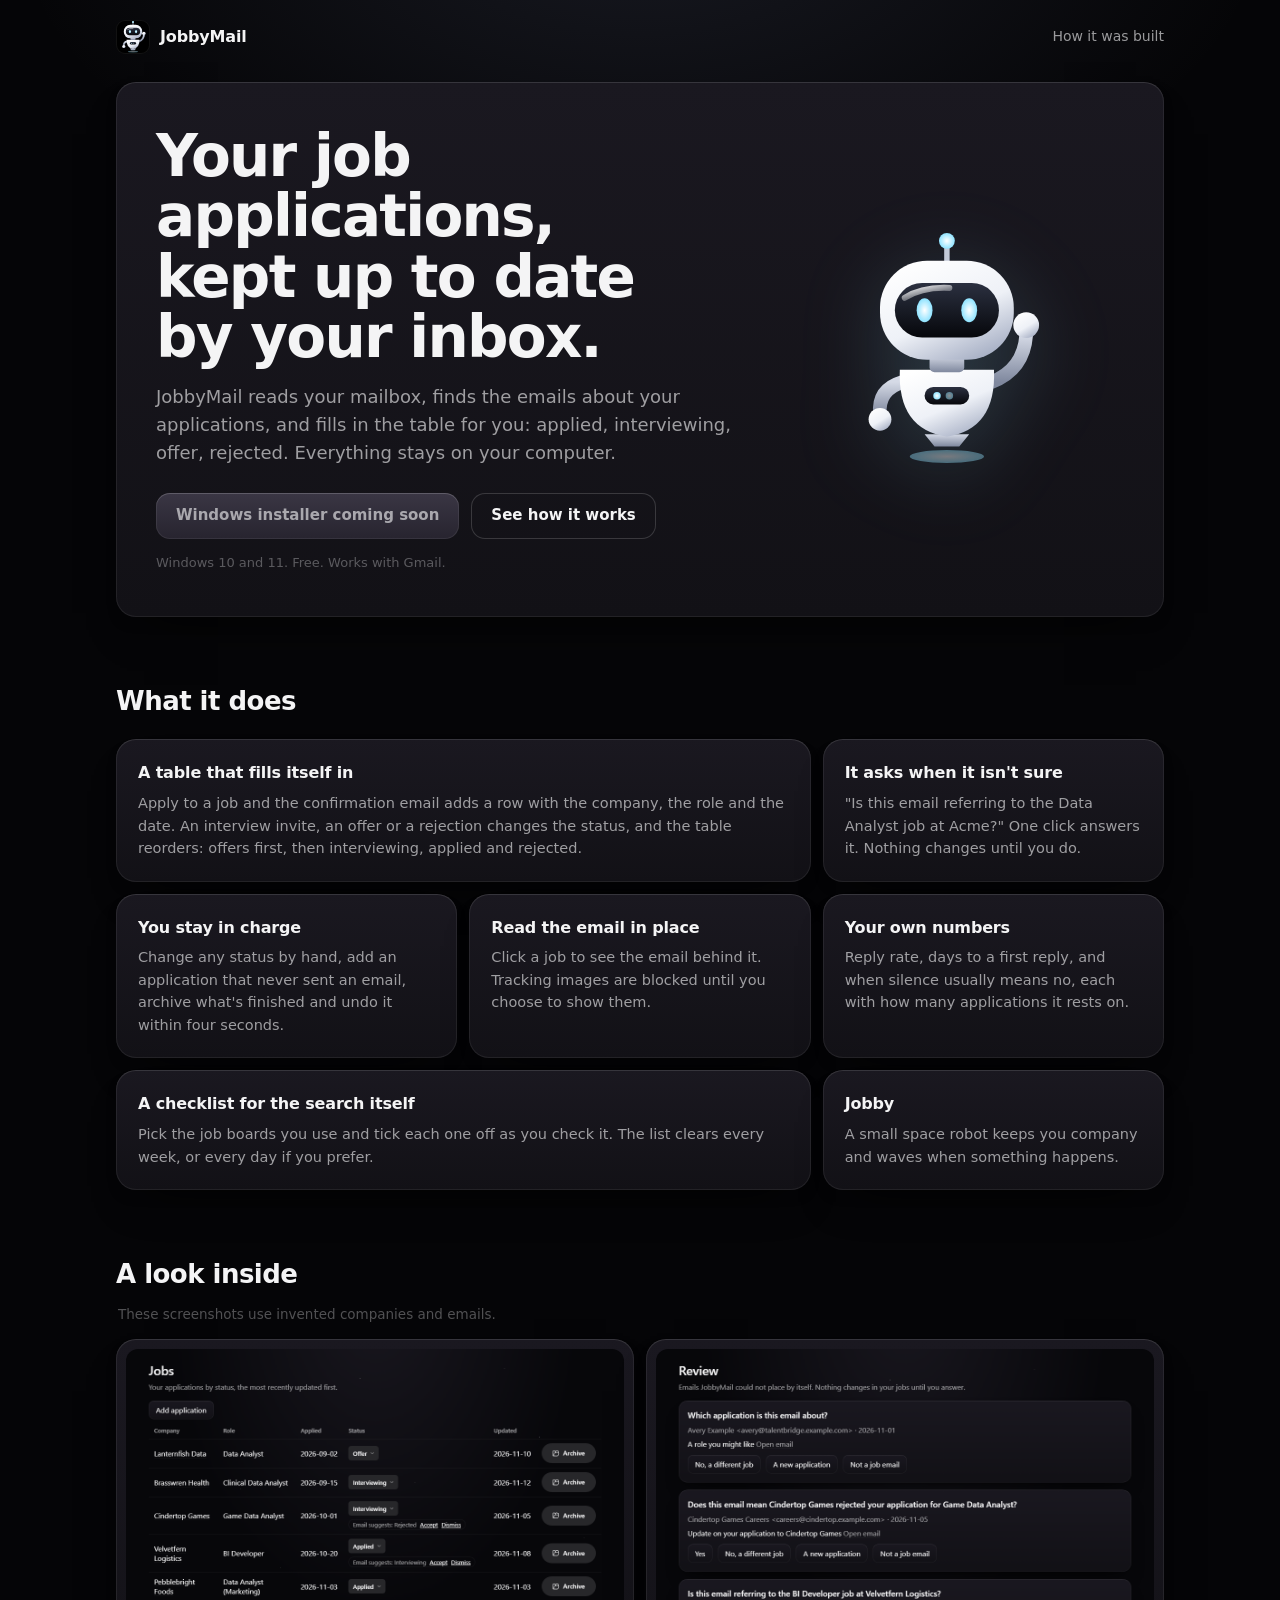
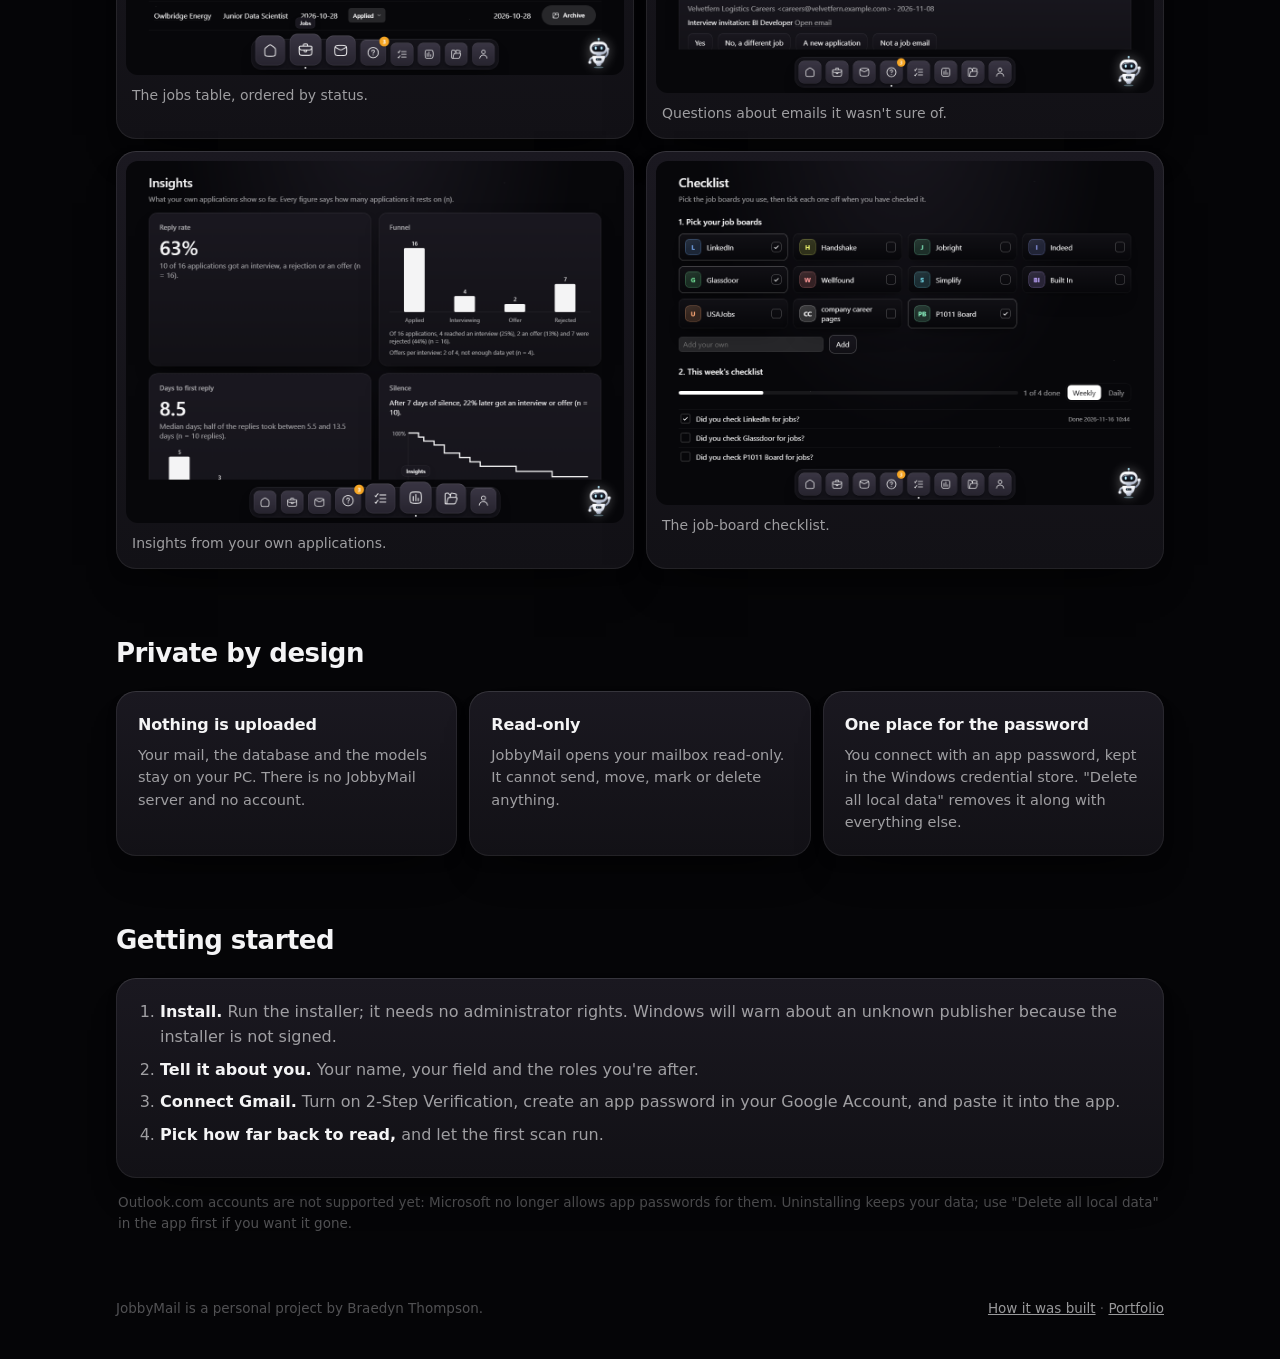
==== static/jobbymail/index.html @ a40f9206 "Add the JobbyMail project page and its download page, both unlinked for now" ====
<!doctype html>
<html lang="en">
<head>
<meta charset="utf-8">
<meta name="viewport" content="width=device-width, initial-scale=1">
<!-- Unlinked until the app is finished: remove this line when the page goes public. -->
<meta name="robots" content="noindex">
<title>JobbyMail</title>
<meta name="description" content="A Windows app that reads your mailbox and keeps your job applications up to date by itself. Everything stays on your computer.">
<style>
:root{
  --bg:#050507; --surface:linear-gradient(180deg,#1a1820 0%,#121116 100%);
  --edge:rgba(255,255,255,.07); --highlight:rgba(255,255,255,.06);
  --ink:#f4f4f5; --muted:rgba(244,244,245,.62); --faint:rgba(244,244,245,.32);
  --shadow:0 24px 48px -28px rgba(0,0,0,.85),0 8px 18px -12px rgba(0,0,0,.6);
  --r:20px;
}
*{box-sizing:border-box}
html{color-scheme:dark}
body{margin:0;background:var(--bg);color:var(--ink);
  font:16px/1.55 system-ui,-apple-system,"Segoe UI",Roboto,sans-serif;-webkit-font-smoothing:antialiased;
  background-image:
    radial-gradient(1px 1px at 12% 18%,rgba(255,255,255,.55) 50%,transparent 51%),
    radial-gradient(1px 1px at 78% 9%,rgba(255,255,255,.4) 50%,transparent 51%),
    radial-gradient(1px 1px at 34% 62%,rgba(255,255,255,.35) 50%,transparent 51%),
    radial-gradient(1px 1px at 91% 47%,rgba(255,255,255,.5) 50%,transparent 51%),
    radial-gradient(1px 1px at 58% 83%,rgba(255,255,255,.3) 50%,transparent 51%),
    radial-gradient(1px 1px at 6% 91%,rgba(255,255,255,.4) 50%,transparent 51%),
    radial-gradient(900px 500px at 50% -10%,rgba(120,130,170,.16),transparent 70%);
  background-attachment:fixed}
a{color:inherit}
.wrap{max-width:1080px;margin:0 auto;padding:0 16px}
header.top{display:flex;align-items:center;justify-content:space-between;padding:20px 0}
.brand{display:flex;align-items:center;gap:10px;font-weight:650;letter-spacing:-.01em;text-decoration:none}
.brand svg{width:34px;height:34px;border-radius:9px;background:#000;box-shadow:inset 0 0 0 1px var(--edge)}
.top a.quiet{color:var(--muted);text-decoration:none;font-size:14px}
.top a.quiet:hover{color:var(--ink)}

.card{position:relative;border-radius:var(--r);background:var(--surface);
  box-shadow:var(--shadow),inset 0 0 0 1px var(--edge),inset 0 1px 0 var(--highlight)}

.hero{display:grid;grid-template-columns:1.25fr .75fr;gap:24px;align-items:center;padding:44px 40px;margin-top:8px;overflow:hidden}
.hero h1{font-size:clamp(34px,5.4vw,58px);line-height:1.04;letter-spacing:-.03em;margin:0 0 16px;text-wrap:balance}
.hero p.lede{font-size:18px;color:var(--muted);margin:0 0 26px;max-width:36em}
.cta{display:flex;flex-wrap:wrap;gap:12px;align-items:center}
.btn{display:inline-flex;align-items:center;gap:8px;height:46px;padding:0 20px;border-radius:14px;font-weight:600;
  font-size:15px;text-decoration:none;border:0;cursor:pointer}
.btn.primary{background:#f4f4f5;color:#121016;box-shadow:0 6px 18px -8px rgba(255,255,255,.35)}
.btn.primary[aria-disabled="true"]{background:linear-gradient(180deg,#3a3644,#27242f);color:var(--muted);cursor:default;
  box-shadow:inset 0 0 0 1px var(--edge),inset 0 1px 0 rgba(255,255,255,.12)}
.btn.ghost{color:var(--ink);box-shadow:inset 0 0 0 1px rgba(255,255,255,.16)}
.btn.ghost:hover{background:rgba(255,255,255,.05)}
.btn:focus-visible{outline:2px solid #f4f4f5;outline-offset:3px}
.fine{margin:14px 0 0;font-size:13px;color:var(--faint)}
.mascot{display:flex;justify-content:center}
.mascot svg{width:min(260px,70%);height:auto;filter:drop-shadow(0 18px 40px rgba(143,227,255,.18))}
.wave{transform-origin:68px 63px;animation:wave 2.6s ease-in-out infinite}
@keyframes wave{0%,60%,100%{transform:rotate(0)}70%{transform:rotate(-16deg)}80%{transform:rotate(8deg)}90%{transform:rotate(-10deg)}}
@media (prefers-reduced-motion:reduce){.wave{animation:none}}

h2{font-size:26px;letter-spacing:-.02em;margin:64px 0 18px}
.grid{display:grid;gap:12px;grid-template-columns:repeat(3,minmax(0,1fr))}
.tile{padding:22px}
.tile h3{margin:0 0 6px;font-size:16px;letter-spacing:-.01em}
.tile p{margin:0;color:var(--muted);font-size:14.5px}
.tile.wide{grid-column:span 2}

.shots{display:grid;gap:12px;grid-template-columns:repeat(2,minmax(0,1fr))}
figure{margin:0;padding:10px}
figure img{display:block;width:100%;height:auto;border-radius:12px}
figcaption{padding:10px 6px 4px;color:var(--muted);font-size:14px}

ol.steps{margin:0;padding:22px 22px 22px 44px;color:var(--muted)}
ol.steps li{margin:0 0 8px}
ol.steps li strong{color:var(--ink);font-weight:600}
.note{color:var(--faint);font-size:13.5px;margin:14px 2px 0}
footer{margin:64px 0 40px;color:var(--faint);font-size:13.5px;display:flex;flex-wrap:wrap;gap:8px 20px;justify-content:space-between}
footer a{color:var(--muted)}

@media (max-width:820px){
  .hero{grid-template-columns:1fr;padding:32px 22px;text-align:left}
  .mascot{order:-1;justify-content:flex-start}
  .mascot svg{width:140px}
  .grid{grid-template-columns:1fr}
  .tile.wide{grid-column:auto}
  .shots{grid-template-columns:1fr}
}
</style>
</head>
<body>
<div class="wrap">

<header class="top">
  <a class="brand" href="./" aria-label="JobbyMail">
    <svg viewBox="0 0 100 100" aria-hidden="true"><use href="#jobby"/></svg>
    JobbyMail
  </a>
  <a class="quiet" href="../projects/jobbymail/">How it was built</a>
</header>

<main>
<section class="card hero">
  <div>
    <h1>Your job applications, kept up to date by your inbox.</h1>
    <p class="lede">JobbyMail reads your mailbox, finds the emails about your applications, and fills in the table
    for you: applied, interviewing, offer, rejected. Everything stays on your computer.</p>
    <div class="cta">
      <!-- When the installer is published, replace this element with:
           <a class="btn primary" href="JobbyMail_0.1.0_x64-setup.exe" download>Download for Windows</a> -->
      <span class="btn primary" role="link" aria-disabled="true">Windows installer coming soon</span>
      <a class="btn ghost" href="#how">See how it works</a>
    </div>
    <p class="fine">Windows 10 and 11. Free. Works with Gmail.</p>
  </div>
  <div class="mascot">
    <svg viewBox="0 0 100 100" role="img" aria-label="Jobby, the JobbyMail mascot, waving" stroke-linecap="round" stroke-linejoin="round">
      <defs>
        <linearGradient id="jb" x1="0.2" y1="0" x2="0.8" y2="1"><stop offset="0" stop-color="#ffffff"/><stop offset="0.55" stop-color="#eef1f7"/><stop offset="1" stop-color="#a3acc2"/></linearGradient>
        <linearGradient id="js" x1="0" y1="0" x2="0" y2="1"><stop offset="0" stop-color="#d5dae6"/><stop offset="1" stop-color="#7f889e"/></linearGradient>
        <linearGradient id="jv" x1="0" y1="0" x2="0" y2="1"><stop offset="0" stop-color="#2b3040"/><stop offset="1" stop-color="#06070b"/></linearGradient>
        <radialGradient id="je"><stop offset="0" stop-color="#ffffff"/><stop offset="1" stop-color="#8fe3ff"/></radialGradient>
        <linearGradient id="jg" x1="0" y1="0" x2="1" y2="1"><stop offset="0" stop-color="#ffffff" stop-opacity="0.95"/><stop offset="1" stop-color="#ffffff" stop-opacity="0"/></linearGradient>
        <g id="jobby">
          <ellipse cx="50" cy="93" rx="15" ry="2.6" fill="url(#je)" opacity="0.4"/>
          <path d="M41 84 L45 89 L55 89 L59 84 Z" fill="url(#js)"/>
          <path d="M32 63 Q22 66 23 76" fill="none" stroke="url(#js)" stroke-width="5.5"/>
          <circle cx="23" cy="78" r="4.6" fill="url(#jb)"/>
          <g class="wave"><path d="M68 63 Q81 58 82 44" fill="none" stroke="url(#js)" stroke-width="5.5"/><circle cx="82" cy="40" r="5.2" fill="url(#jb)"/></g>
          <path d="M31 58 Q30 82 50 85 Q70 82 69 58 Z" fill="url(#jb)"/>
          <rect x="41" y="65" width="18" height="7" rx="3.5" fill="url(#jv)"/>
          <circle cx="46" cy="68.5" r="1.5" fill="url(#je)"/><circle cx="51" cy="68.5" r="1.5" fill="url(#je)" opacity="0.5"/>
          <rect x="43" y="52" width="14" height="7" rx="2" fill="url(#js)"/>
          <line x1="50" y1="15" x2="50" y2="8" stroke="#c3c9d8" stroke-width="2.2"/><circle cx="50" cy="6" r="3.2" fill="url(#je)"/>
          <rect x="23" y="14" width="54" height="40" rx="19" fill="url(#jb)"/>
          <rect x="29" y="23" width="42" height="22" rx="11" fill="url(#jv)"/>
          <ellipse cx="41" cy="34" rx="3.2" ry="4.8" fill="url(#je)"/><ellipse cx="59" cy="34" rx="3.2" ry="4.8" fill="url(#je)"/>
          <path d="M33 29 Q40 24.5 51 25" fill="none" stroke="url(#jg)" stroke-width="2.4"/>
        </g>
      </defs>
      <use href="#jobby"/>
    </svg>
  </div>
</section>

<h2 id="how">What it does</h2>
<div class="grid">
  <div class="card tile wide">
    <h3>A table that fills itself in</h3>
    <p>Apply to a job and the confirmation email adds a row with the company, the role and the date. An interview
    invite, an offer or a rejection changes the status, and the table reorders: offers first, then interviewing,
    applied and rejected.</p>
  </div>
  <div class="card tile">
    <h3>It asks when it isn't sure</h3>
    <p>"Is this email referring to the Data Analyst job at Acme?" One click answers it. Nothing changes until you do.</p>
  </div>
  <div class="card tile">
    <h3>You stay in charge</h3>
    <p>Change any status by hand, add an application that never sent an email, archive what's finished and undo it
    within four seconds.</p>
  </div>
  <div class="card tile">
    <h3>Read the email in place</h3>
    <p>Click a job to see the email behind it. Tracking images are blocked until you choose to show them.</p>
  </div>
  <div class="card tile">
    <h3>Your own numbers</h3>
    <p>Reply rate, days to a first reply, and when silence usually means no, each with how many applications it rests on.</p>
  </div>
  <div class="card tile wide">
    <h3>A checklist for the search itself</h3>
    <p>Pick the job boards you use and tick each one off as you check it. The list clears every week, or every day
    if you prefer.</p>
  </div>
  <div class="card tile">
    <h3>Jobby</h3>
    <p>A small space robot keeps you company and waves when something happens.</p>
  </div>
</div>

<h2>A look inside</h2>
<p class="note" style="margin:-8px 2px 14px">These screenshots use invented companies and emails.</p>
<div class="shots">
  <figure class="card"><img src="img/jobs.png" alt="The jobs table with a status select and an Archive button on each row" loading="lazy" width="1100" height="720"><figcaption>The jobs table, ordered by status.</figcaption></figure>
  <figure class="card"><img src="img/review.png" alt="The review page asking which application an email refers to" loading="lazy" width="1100" height="760"><figcaption>Questions about emails it wasn't sure of.</figcaption></figure>
  <figure class="card"><img src="img/insights.png" alt="The Insights page with reply rate, a funnel chart and a silence curve" loading="lazy" width="1100" height="800"><figcaption>Insights from your own applications.</figcaption></figure>
  <figure class="card"><img src="img/checklist.png" alt="A grid of job boards with check boxes above a weekly checklist" loading="lazy" width="1100" height="760"><figcaption>The job-board checklist.</figcaption></figure>
</div>

<h2>Private by design</h2>
<div class="grid">
  <div class="card tile">
    <h3>Nothing is uploaded</h3>
    <p>Your mail, the database and the models stay on your PC. There is no JobbyMail server and no account.</p>
  </div>
  <div class="card tile">
    <h3>Read-only</h3>
    <p>JobbyMail opens your mailbox read-only. It cannot send, move, mark or delete anything.</p>
  </div>
  <div class="card tile">
    <h3>One place for the password</h3>
    <p>You connect with an app password, kept in the Windows credential store. "Delete all local data" removes it
    along with everything else.</p>
  </div>
</div>

<h2>Getting started</h2>
<div class="card">
  <ol class="steps">
    <li><strong>Install.</strong> Run the installer; it needs no administrator rights. Windows will warn about an
    unknown publisher because the installer is not signed.</li>
    <li><strong>Tell it about you.</strong> Your name, your field and the roles you're after.</li>
    <li><strong>Connect Gmail.</strong> Turn on 2-Step Verification, create an app password in your Google Account,
    and paste it into the app.</li>
    <li><strong>Pick how far back to read,</strong> and let the first scan run.</li>
  </ol>
</div>
<p class="note">Outlook.com accounts are not supported yet: Microsoft no longer allows app passwords for them.
Uninstalling keeps your data; use "Delete all local data" in the app first if you want it gone.</p>
</main>

<footer>
  <span>JobbyMail is a personal project by Braedyn Thompson.</span>
  <span><a href="../projects/jobbymail/">How it was built</a> · <a href="../">Portfolio</a></span>
</footer>

</div>
</body>
</html>
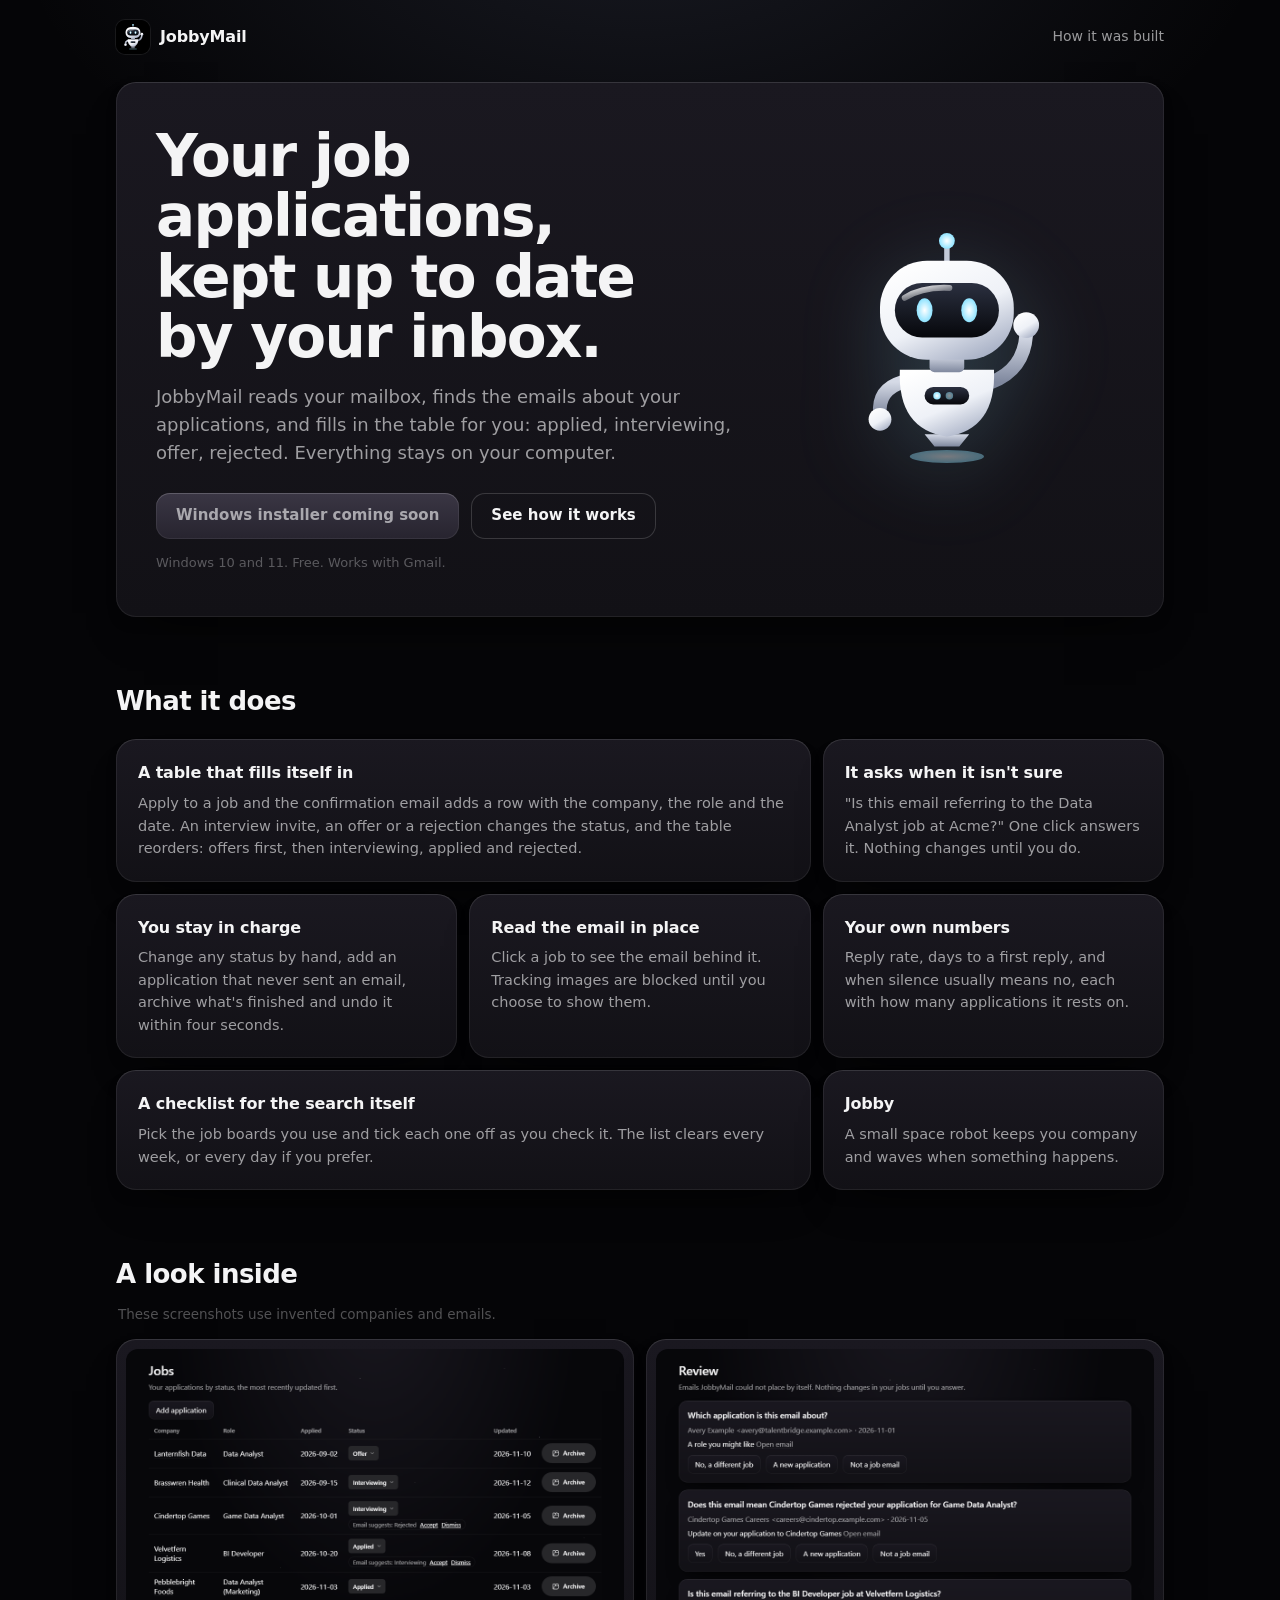
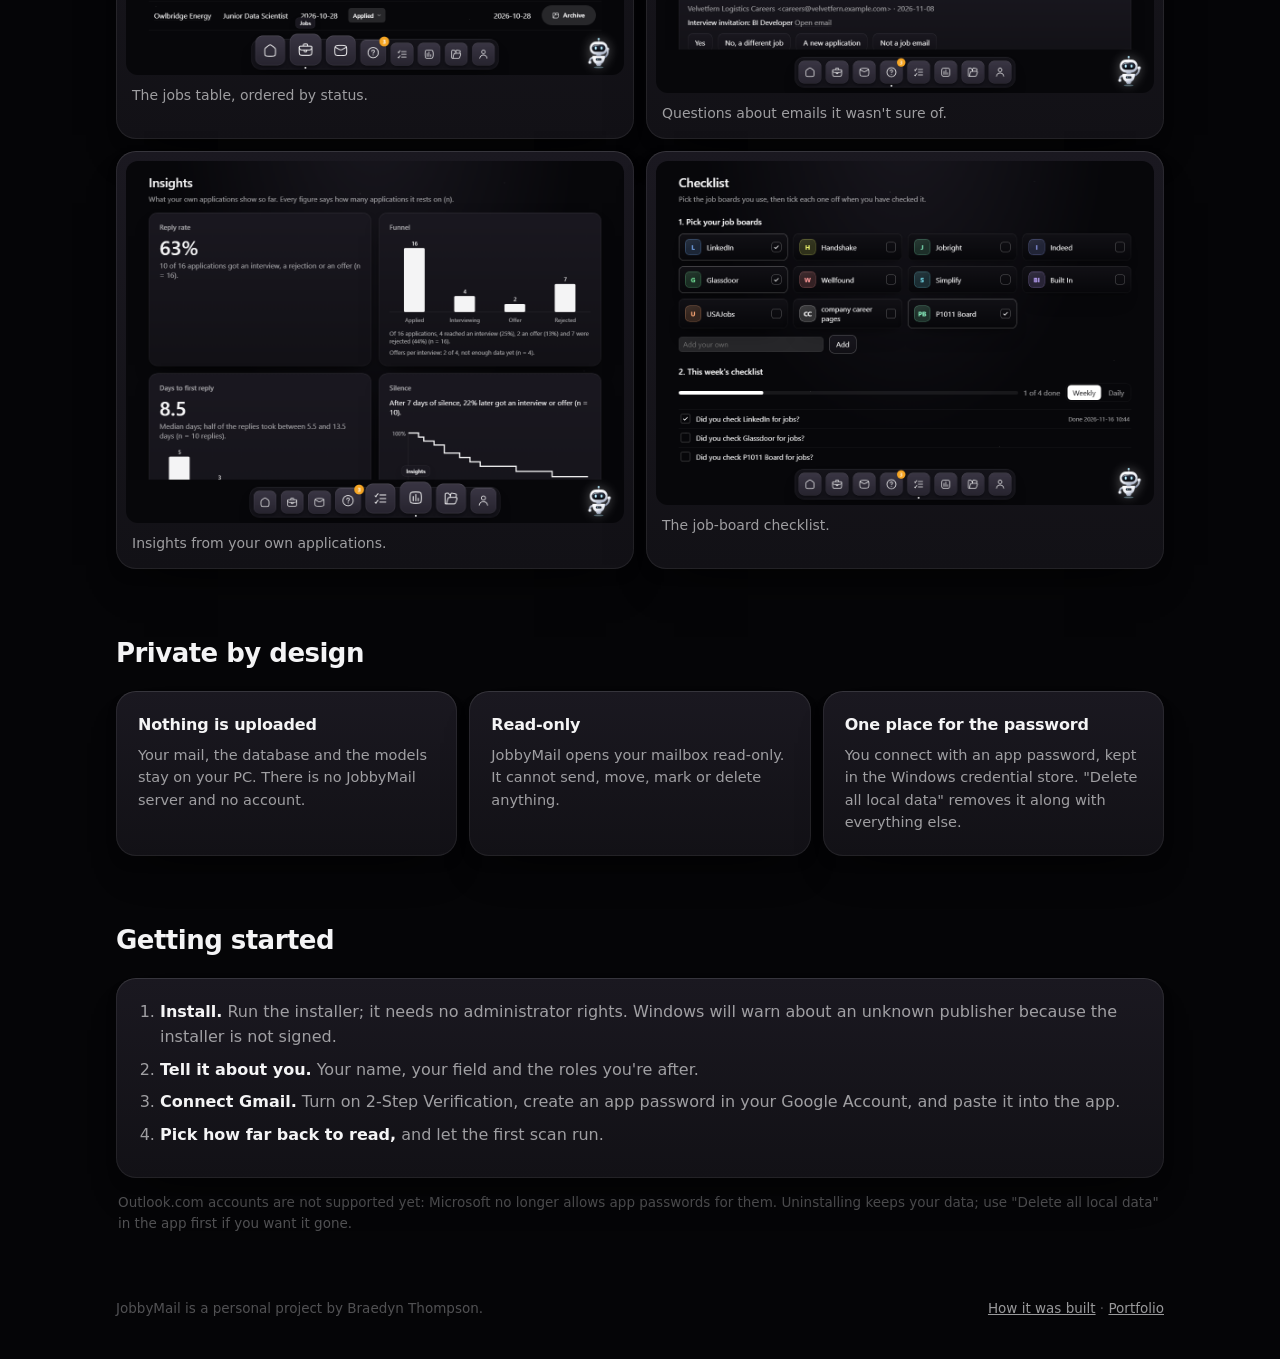
==== commit 8f796065: "JobbyMail download page: the top-left icon is a still image, also used as the tab icon" ====
--- a/static/jobbymail/index.html
+++ b/static/jobbymail/index.html
@@ -6,6 +6,7 @@
 <!-- Unlinked until the app is finished: remove this line when the page goes public. -->
 <meta name="robots" content="noindex">
 <title>JobbyMail</title>
+<link rel="icon" type="image/svg+xml" href="img/jobby.svg">
 <meta name="description" content="A Windows app that reads your mailbox and keeps your job applications up to date by itself. Everything stays on your computer.">
 <style>
 :root{
@@ -32,7 +33,7 @@
 .wrap{max-width:1080px;margin:0 auto;padding:0 16px}
 header.top{display:flex;align-items:center;justify-content:space-between;padding:20px 0}
 .brand{display:flex;align-items:center;gap:10px;font-weight:650;letter-spacing:-.01em;text-decoration:none}
-.brand svg{width:34px;height:34px;border-radius:9px;background:#000;box-shadow:inset 0 0 0 1px var(--edge)}
+.brand img{width:34px;height:34px;border-radius:9px;display:block;box-shadow:0 0 0 1px var(--edge)}
 .top a.quiet{color:var(--muted);text-decoration:none;font-size:14px}
 .top a.quiet:hover{color:var(--ink)}
 
@@ -92,7 +93,7 @@
 
 <header class="top">
   <a class="brand" href="./" aria-label="JobbyMail">
-    <svg viewBox="0 0 100 100" aria-hidden="true"><use href="#jobby"/></svg>
+    <img src="img/jobby.svg" width="34" height="34" alt="">
     JobbyMail
   </a>
   <a class="quiet" href="../projects/jobbymail/">How it was built</a>
